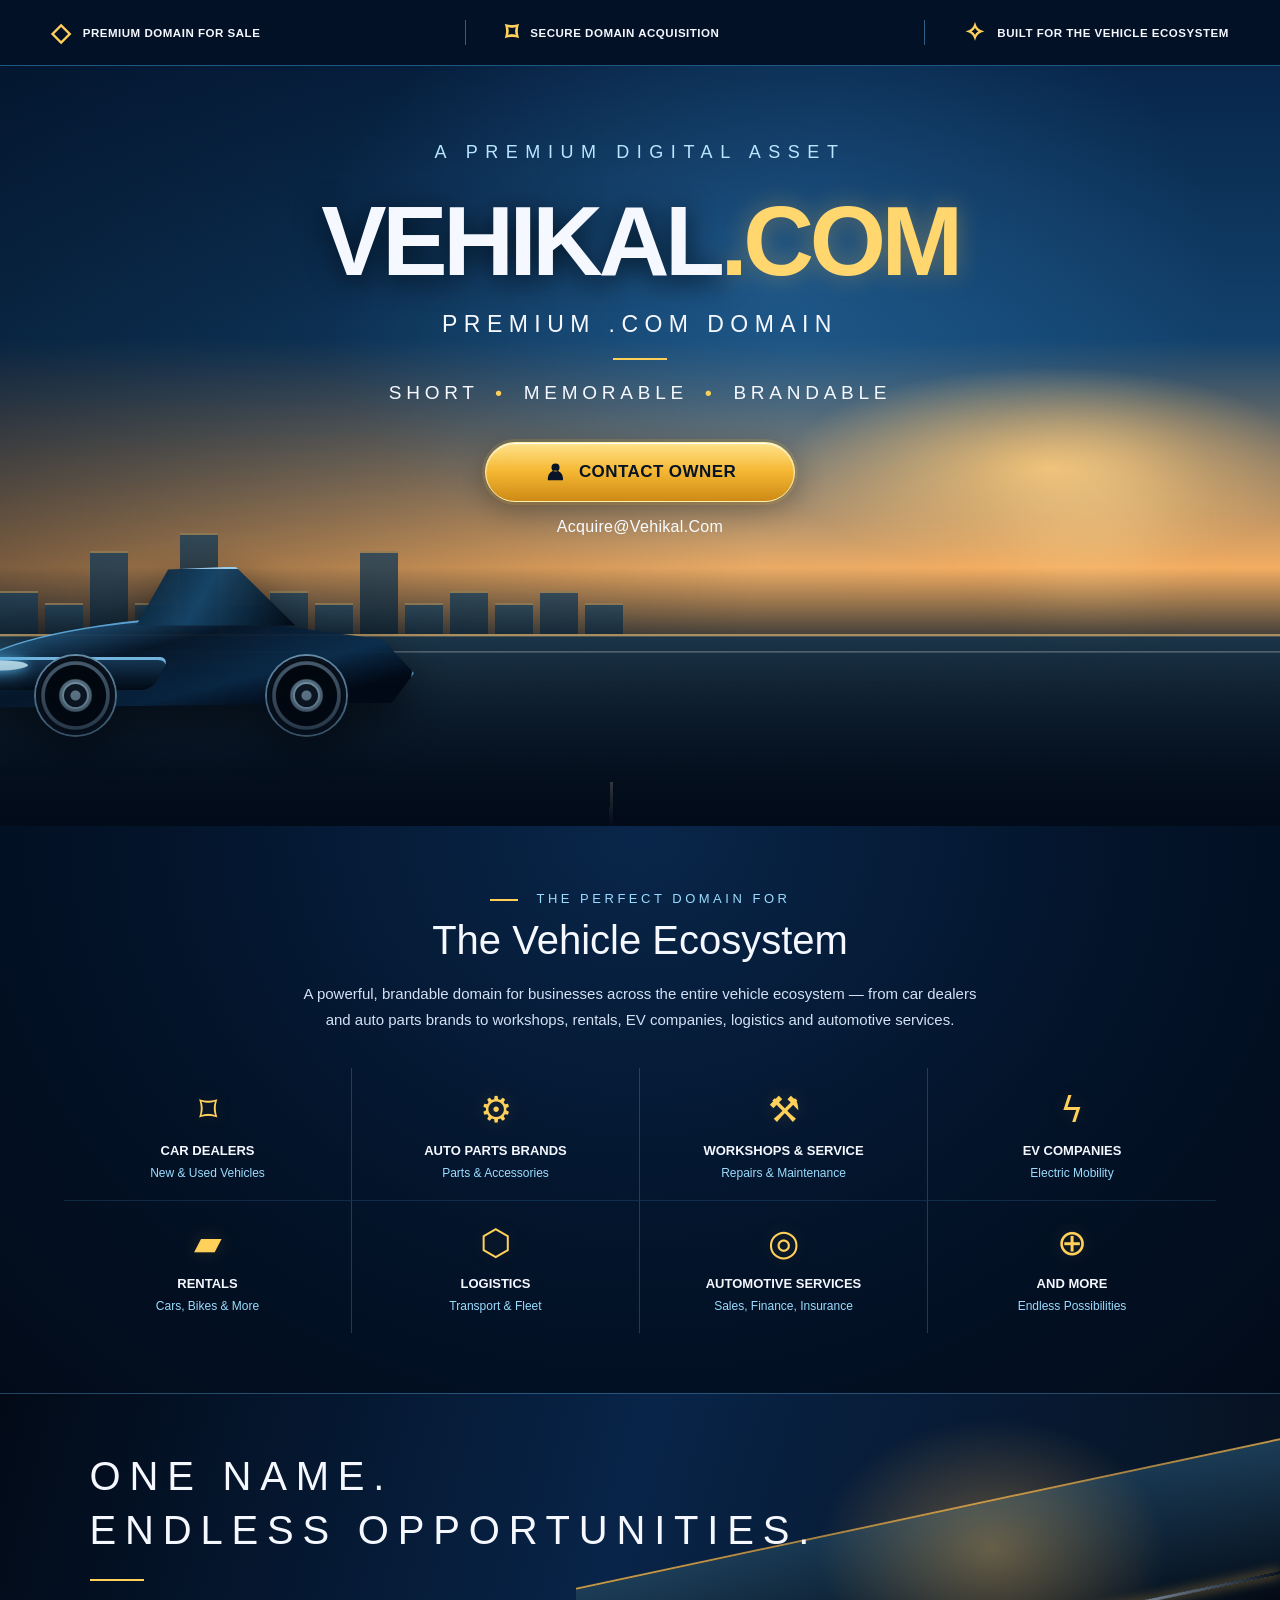
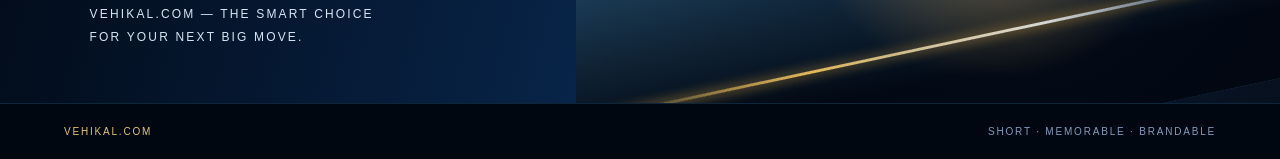
==== index.html @ bd747202 "Add files via upload" ====
<!doctype html>
<html lang="en">
<head>
  <meta charset="utf-8">
  <meta name="viewport" content="width=device-width, initial-scale=1">
  <meta name="theme-color" content="#031126">
  <meta name="description" content="Vehikal.com — a short, memorable and brandable premium domain for the vehicle ecosystem.">
  <title>Vehikal.com — Premium Domain For Sale</title>
  <link rel="stylesheet" href="styles.css">
</head>
<body>
  <header class="topbar">
    <div class="top-item"><span class="line-icon">◇</span><span>PREMIUM DOMAIN FOR SALE</span></div>
    <div class="top-item"><span class="line-icon">⌑</span><span>SECURE DOMAIN ACQUISITION</span></div>
    <div class="top-item"><span class="line-icon">✧</span><span>BUILT FOR THE VEHICLE ECOSYSTEM</span></div>
  </header>

  <main>
    <section class="hero" aria-labelledby="domain-title">
      <div class="hero-sky"></div>
      <div class="sun-glow"></div>
      <div class="cityline" aria-hidden="true">
        <span></span><span></span><span></span><span></span><span></span><span></span><span></span><span></span><span></span><span></span><span></span><span></span><span></span><span></span>
      </div>
      <div class="road" aria-hidden="true"><div class="road-mark"></div></div>
      <div class="car" aria-hidden="true">
        <div class="car-shadow"></div><div class="car-body"></div><div class="car-window"></div>
        <div class="car-hood"></div><div class="car-light"></div><div class="wheel wheel-front"><i></i></div><div class="wheel wheel-back"><i></i></div>
      </div>
      <div class="hero-content">
        <p class="eyebrow">A PREMIUM DIGITAL ASSET</p>
        <h1 id="domain-title">VEHIKAL<span>.COM</span></h1>
        <p class="domain-type">PREMIUM .COM DOMAIN</p>
        <div class="gold-rule"></div>
        <p class="qualities">SHORT <b>•</b> MEMORABLE <b>•</b> BRANDABLE</p>
        <a class="contact-button" href="mailto:Acquire@Vehikal.Com?subject=Vehikal.com%20Domain%20Inquiry">
          <svg viewBox="0 0 24 24" aria-hidden="true"><path d="M12 12a4.2 4.2 0 1 0 0-8.4 4.2 4.2 0 0 0 0 8.4ZM4 21v-2.1a7.9 7.9 0 0 1 15.8 0V21Z"/></svg>
          CONTACT OWNER
        </a>
        <a class="email" href="mailto:Acquire@Vehikal.Com">Acquire@Vehikal.Com</a>
      </div>
      <div class="hero-bottom-fade"></div>
    </section>

    <section class="ecosystem" aria-labelledby="ecosystem-title">
      <p class="section-kicker"><span></span> THE PERFECT DOMAIN FOR</p>
      <h2 id="ecosystem-title">The Vehicle Ecosystem</h2>
      <p class="intro">A powerful, brandable domain for businesses across the entire vehicle ecosystem — from car dealers and auto parts brands to workshops, rentals, EV companies, logistics and automotive services.</p>
      <div class="use-cases">
        <article class="use-case"><div class="icon">⌑</div><h3>CAR DEALERS</h3><p>New &amp; Used Vehicles</p></article>
        <article class="use-case"><div class="icon">⚙</div><h3>AUTO PARTS BRANDS</h3><p>Parts &amp; Accessories</p></article>
        <article class="use-case"><div class="icon">⚒</div><h3>WORKSHOPS &amp; SERVICE</h3><p>Repairs &amp; Maintenance</p></article>
        <article class="use-case"><div class="icon">ϟ</div><h3>EV COMPANIES</h3><p>Electric Mobility</p></article>
        <article class="use-case"><div class="icon">▰</div><h3>RENTALS</h3><p>Cars, Bikes &amp; More</p></article>
        <article class="use-case"><div class="icon">⬡</div><h3>LOGISTICS</h3><p>Transport &amp; Fleet</p></article>
        <article class="use-case"><div class="icon">◎</div><h3>AUTOMOTIVE SERVICES</h3><p>Sales, Finance, Insurance</p></article>
        <article class="use-case"><div class="icon">⊕</div><h3>AND MORE</h3><p>Endless Possibilities</p></article>
      </div>
    </section>

    <section class="closing">
      <div class="closing-copy">
        <p>ONE NAME.<br>ENDLESS OPPORTUNITIES.</p>
        <span class="gold-rule"></span>
        <small>VEHIKAL.COM — THE SMART CHOICE<br>FOR YOUR NEXT BIG MOVE.</small>
      </div>
      <div class="closing-road" aria-hidden="true"><span></span></div>
    </section>
  </main>
  <footer><span>VEHIKAL.COM</span><span>SHORT · MEMORABLE · BRANDABLE</span></footer>
</body>
</html>
---- styles.css ----
*{box-sizing:border-box} :root{--navy:#020b19;--blue:#062448;--gold:#ffd05a;--ice:#d9efff;--muted:#9db4d1}
html{scroll-behavior:smooth}body{margin:0;background:var(--navy);color:#f5f8ff;font-family:Inter,Arial,Helvetica,sans-serif;overflow-x:hidden}
.topbar{min-height:66px;padding:14px clamp(18px,4vw,58px);display:flex;align-items:center;justify-content:space-between;gap:18px;background:#031127;border-bottom:1px solid rgba(67,183,255,.42);position:relative;z-index:5}
.top-item{display:flex;align-items:center;gap:12px;font-size:clamp(9px,.9vw,13px);letter-spacing:.045em;font-weight:650;white-space:nowrap}.top-item+.top-item{border-left:1px solid rgba(98,193,255,.45);padding-left:clamp(12px,3vw,42px)}.line-icon{font-size:25px;line-height:1;color:var(--gold)}
.hero{min-height:660px;height:min(78vw,760px);max-height:820px;position:relative;overflow:hidden;isolation:isolate;background:linear-gradient(180deg,#08264a 0%,#12416b 36%,#f3ad61 66%,#071a2c 78%,#020b19 100%)}
.hero-sky{position:absolute;inset:0;background:radial-gradient(ellipse at 82% 53%,rgba(255,202,120,.86),transparent 18%),radial-gradient(ellipse at 60% 28%,rgba(51,130,193,.38),transparent 42%),linear-gradient(100deg,rgba(0,10,26,.55),transparent 60%);z-index:-2}
.sun-glow{position:absolute;right:9%;top:49%;width:150px;height:150px;border-radius:50%;background:rgba(255,220,150,.25);filter:blur(35px)}
.cityline{position:absolute;bottom:23%;left:0;width:100%;height:125px;display:flex;align-items:flex-end;gap:7px;opacity:.78;z-index:-1}.cityline span{display:block;width:clamp(16px,3vw,38px);height:var(--h,60px);background:linear-gradient(#183e5a,#071a2a);border-top:2px solid rgba(255,206,125,.55)}.cityline span:nth-child(3n){--h:100px}.cityline span:nth-child(4n){--h:78px}.cityline span:nth-child(5n){--h:118px}.cityline span:nth-child(2n){--h:48px}
.road{position:absolute;left:-10%;right:-10%;bottom:-20%;height:48%;background:linear-gradient(180deg,#1b3447,#06111e 65%);transform:perspective(360px) rotateX(12deg);border-top:3px solid rgba(255,210,133,.65);z-index:-1}.road:before{content:"";position:absolute;top:5%;left:0;right:0;height:2px;background:rgba(255,255,255,.25)}.road-mark{position:absolute;top:25%;left:48%;height:100%;width:5px;background:linear-gradient(#fff7cf,transparent);transform:perspective(100px) rotateX(20deg);opacity:.8}
.hero-content{position:relative;z-index:2;text-align:center;padding:clamp(42px,6vw,76px) 18px 230px;margin:auto;width:min(100%,1050px)}.eyebrow{font-size:clamp(11px,1.5vw,18px);letter-spacing:.42em;color:#b8e6ff;margin:0 0 28px}.hero h1{font-size:clamp(38px,8.5vw,98px);letter-spacing:-.045em;line-height:1.04;margin:0;font-weight:850;text-shadow:0 5px 28px #00101d}.hero h1 span{color:#ffd76e;text-shadow:0 0 24px rgba(255,190,67,.34)}.domain-type{font-size:clamp(13px,2vw,23px);letter-spacing:.28em;margin:18px 0 20px}.gold-rule{display:block;width:54px;height:2px;background:var(--gold);margin:0 auto 22px}.qualities{font-size:clamp(11px,1.7vw,19px);letter-spacing:.25em;margin:0 0 38px}.qualities b{color:var(--gold);padding:0 7px}
.contact-button{width:min(310px,85vw);min-height:60px;margin:0 auto;display:flex;align-items:center;justify-content:center;gap:12px;border-radius:999px;background:linear-gradient(180deg,#ffe38b 0%,#f5b833 48%,#ce8a16 100%);border:1px solid #fff0a7;box-shadow:0 0 0 3px rgba(255,194,60,.14),0 8px 30px rgba(0,0,0,.3),inset 0 1px 1px #fff;text-decoration:none;color:#071326;font-weight:850;letter-spacing:.025em;font-size:17px;transition:transform .2s,filter .2s}.contact-button:hover{transform:translateY(-2px);filter:brightness(1.08)}.contact-button svg{width:23px;height:23px;fill:#071326}.email{display:inline-block;color:#f7fbff;text-decoration:none;margin-top:16px;font-size:16px;letter-spacing:.02em}.email:hover{color:var(--gold)}
.car{position:absolute;width:min(42vw,480px);height:240px;left:-55px;bottom:9%;z-index:1;filter:drop-shadow(0 20px 22px rgba(0,0,0,.65));opacity:.96}.car-body{position:absolute;left:4%;right:2%;bottom:42px;height:102px;border-radius:65% 32% 22% 24%;transform:skewX(-8deg);background:linear-gradient(165deg,#b5d7ed 0%,#245a82 12%,#071729 37%,#0c2f50 63%,#020914 82%);border:2px solid #5ca7d8;clip-path:polygon(0 27%,12% 8%,49% 0,70% 12%,92% 25%,100% 58%,96% 87%,7% 92%)}.car-window{position:absolute;left:34%;bottom:132px;width:39%;height:59px;background:linear-gradient(120deg,#03101e,#164568,#020914);clip-path:polygon(15% 100%,32% 5%,68% 0,100% 100%);border-top:2px solid #9bcff0}.car-hood{position:absolute;left:2%;bottom:68px;width:43%;height:33px;background:linear-gradient(#183b5b,#030b15);transform:skewX(-28deg);border-top:3px solid #82c9f7;border-radius:10px}.car-light{position:absolute;left:1%;bottom:87px;width:78px;height:11px;background:#c7efff;box-shadow:0 0 10px #62c7ff,0 0 26px #62c7ff;transform:skewX(-20deg);border-radius:80%}.wheel{position:absolute;bottom:23px;width:79px;height:79px;border-radius:50%;background:radial-gradient(circle,#7f9daf 0 9%,#101a24 11% 24%,#6d8799 26% 31%,#03070c 34% 60%,#4e6477 62% 67%,#02050a 70%);border:4px solid #0a121d;box-shadow:0 0 0 2px #719ab7}.wheel i{position:absolute;inset:22px;border:2px solid #91b4c9;border-radius:50%}.wheel-front{left:67%}.wheel-back{left:19%}.hero-bottom-fade{position:absolute;bottom:0;height:24%;left:0;right:0;background:linear-gradient(transparent,var(--navy));z-index:1;pointer-events:none}
.ecosystem{padding:65px clamp(18px,5vw,70px) 60px;text-align:center;background:radial-gradient(ellipse at 50% 0%,#09264a 0%,#031329 55%,#020b19 100%)}.section-kicker{color:#9bdcff;letter-spacing:.27em;font-size:13px;margin:0 0 12px}.section-kicker span{display:inline-block;width:28px;height:2px;background:var(--gold);vertical-align:middle;margin-right:12px}.ecosystem h2{font-size:clamp(27px,4vw,40px);font-weight:500;margin:0 0 18px}.intro{max-width:700px;margin:0 auto;color:#d3e1f3;line-height:1.7;font-size:15px}.use-cases{display:grid;grid-template-columns:repeat(4,minmax(0,1fr));max-width:1200px;margin:36px auto 0}.use-case{padding:20px 12px;border-right:1px solid rgba(70,165,222,.3);border-bottom:1px solid rgba(70,165,222,.18)}.use-case:nth-child(4n){border-right:0}.use-case:nth-child(n+5){border-bottom:0}.icon{font-size:36px;color:var(--gold);line-height:1.2;margin-bottom:12px;text-shadow:0 0 18px rgba(255,193,67,.17)}.use-case h3{font-size:13px;margin:0 0 8px;font-weight:650}.use-case p{font-size:12px;color:#9bdcff;margin:0}
.closing{position:relative;min-height:310px;display:flex;align-items:center;overflow:hidden;background:linear-gradient(105deg,#020a17 0%,#082448 48%,#07101e 100%);border-top:1px solid rgba(95,177,234,.35)}.closing:after{content:"";position:absolute;right:-5%;top:-35%;width:55%;height:170%;border-radius:50%;background:radial-gradient(ellipse,rgba(255,185,81,.35),rgba(5,26,49,.15) 35%,transparent 68%)}.closing-copy{position:relative;z-index:2;padding:48px clamp(25px,7vw,90px)}.closing-copy p{font-size:clamp(23px,4vw,40px);letter-spacing:.22em;line-height:1.35;margin:0 0 22px}.closing-copy .gold-rule{margin:0 0 22px}.closing-copy small{font-size:12px;line-height:1.9;letter-spacing:.18em;color:#d7e4f3}.closing-road{position:absolute;right:0;bottom:-50px;width:55%;height:240px;transform:skewY(-12deg);background:linear-gradient(180deg,#1c3d57,#020711 70%);border-top:2px solid rgba(255,198,94,.75)}.closing-road span{position:absolute;left:0;top:55%;width:100%;height:3px;background:linear-gradient(90deg,transparent,#f6c65d,#e9f4ff,transparent);box-shadow:0 0 12px #ffbd49}
footer{display:flex;justify-content:space-between;gap:20px;padding:22px clamp(18px,5vw,70px);color:#829bb9;background:#010711;font-size:10px;letter-spacing:.18em;border-top:1px solid rgba(65,145,200,.22)}footer span:first-child{color:#e4c36c}
@media(max-width:700px){.topbar{justify-content:center;flex-wrap:wrap;gap:9px;padding:12px 10px}.top-item{font-size:8px;gap:6px}.top-item+.top-item{padding-left:10px}.line-icon{font-size:17px}.hero{min-height:650px;height:calc(100svh - 55px);max-height:780px}.hero-content{padding-top:58px;padding-bottom:235px}.eyebrow{letter-spacing:.25em;margin-bottom:24px}.hero h1{font-size:clamp(36px,10vw,68px);letter-spacing:-.055em}.domain-type{letter-spacing:.16em}.qualities{letter-spacing:.12em;margin-bottom:30px}.car{width:390px;height:205px;left:-95px;bottom:6%;transform:scale(.88);transform-origin:left bottom}.cityline{bottom:19%;height:95px}.road{height:38%;bottom:-13%}.use-cases{grid-template-columns:repeat(2,minmax(0,1fr));margin-top:25px}.use-case{padding:18px 8px;border-bottom:1px solid rgba(70,165,222,.18)!important}.use-case:nth-child(2n){border-right:0}.use-case:nth-child(4n){border-right:0}.use-case:nth-child(n+7){border-bottom:0!important}.ecosystem{padding-top:48px}.intro{font-size:14px}.closing{min-height:300px}.closing-copy{padding:42px 24px}.closing-road{width:60%;opacity:.72}footer{flex-direction:column;align-items:center;text-align:center;gap:9px}}
@media(max-width:380px){.top-item{font-size:7px}.top-item+.top-item{padding-left:6px}.hero h1{font-size:34px}.contact-button{min-height:55px;font-size:15px}.email{font-size:14px}.qualities{font-size:10px}.car{transform:scale(.75)}}
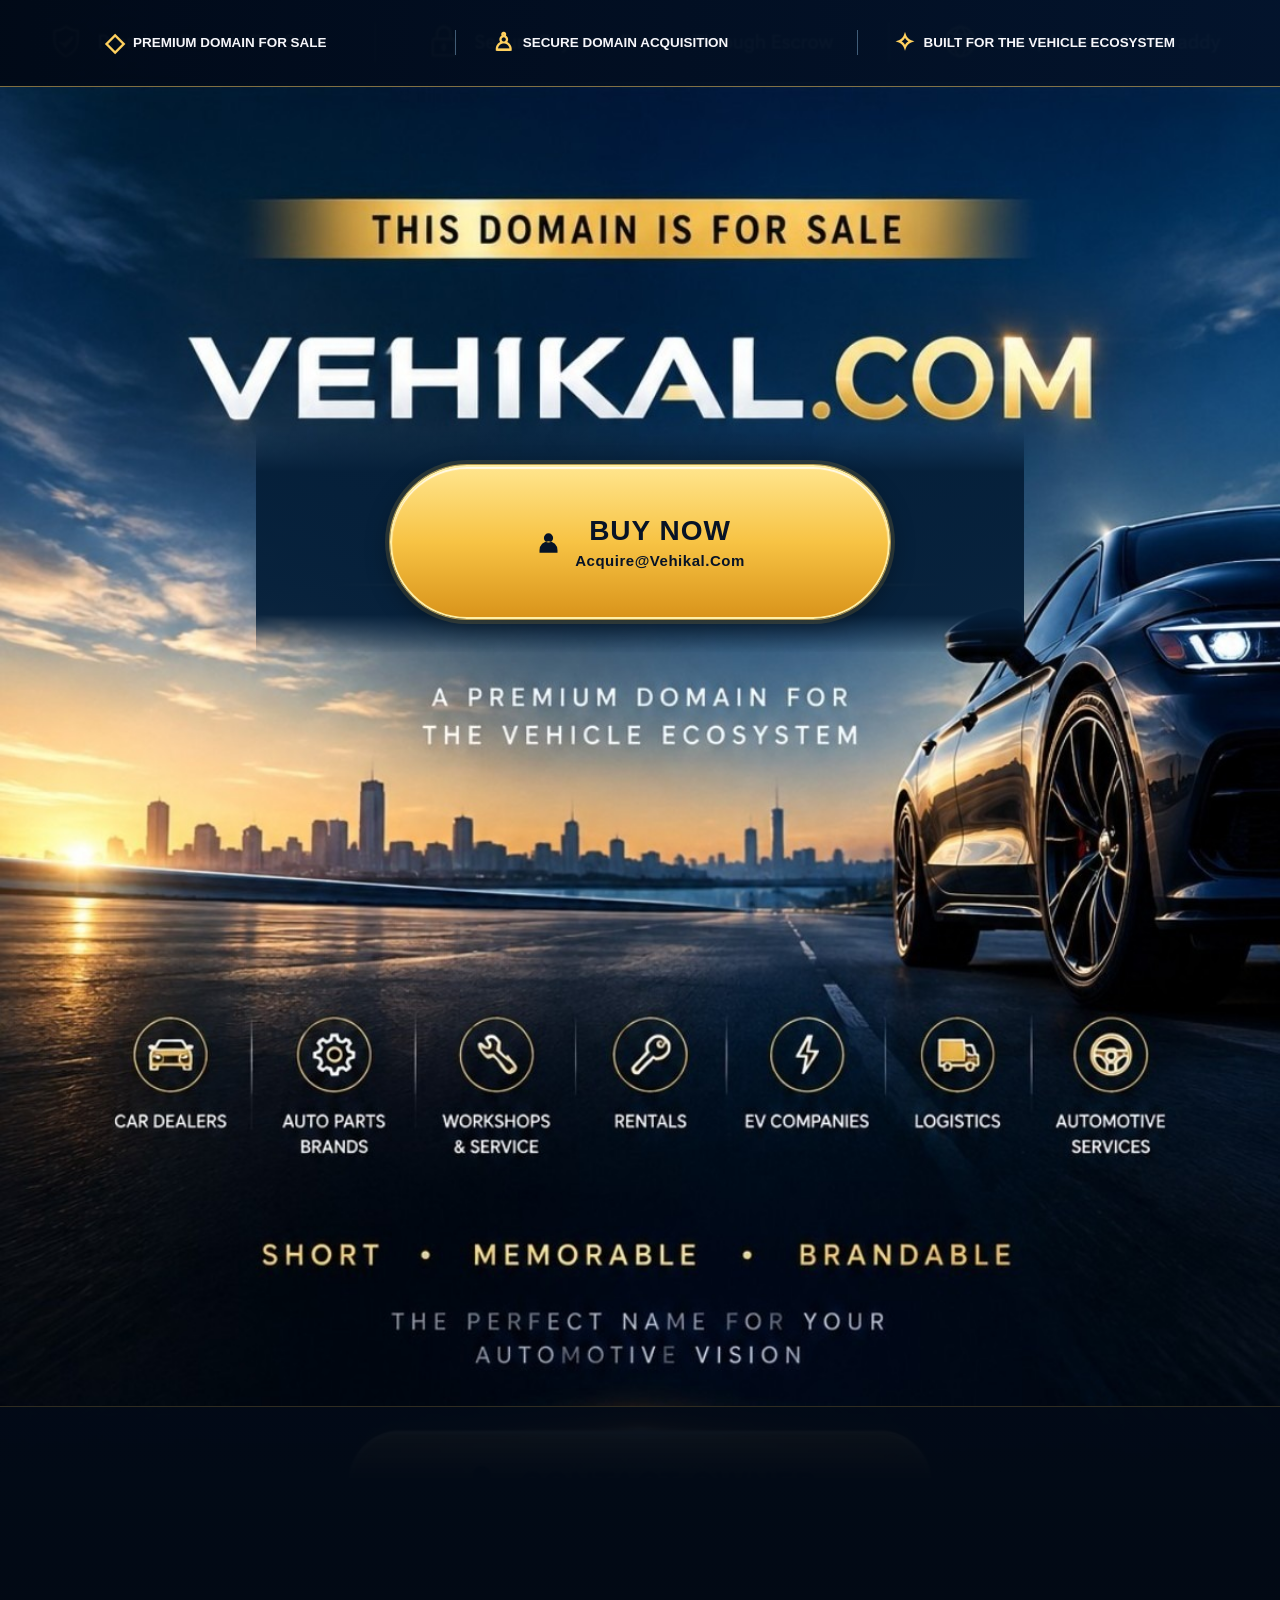
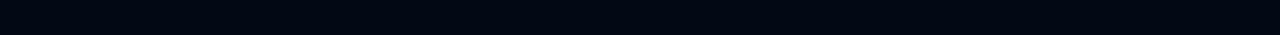
==== commit 75f50424: "Add files via upload" ====
--- a/index.html
+++ b/index.html
@@ -1,72 +1,31 @@
 <!doctype html>
 <html lang="en">
 <head>
-  <meta charset="utf-8">
-  <meta name="viewport" content="width=device-width, initial-scale=1">
-  <meta name="theme-color" content="#031126">
-  <meta name="description" content="Vehikal.com — a short, memorable and brandable premium domain for the vehicle ecosystem.">
-  <title>Vehikal.com — Premium Domain For Sale</title>
-  <link rel="stylesheet" href="styles.css">
+<meta charset="utf-8">
+<meta name="viewport" content="width=device-width, initial-scale=1">
+<meta name="theme-color" content="#031126">
+<meta name="description" content="Vehikal.com — a premium, memorable domain for the vehicle ecosystem.">
+<title>Vehikal.com — Premium Domain</title>
+<link rel="stylesheet" href="styles.css">
 </head>
 <body>
+<main class="landing">
+  <div class="reference-art" aria-hidden="true"></div>
   <header class="topbar">
-    <div class="top-item"><span class="line-icon">◇</span><span>PREMIUM DOMAIN FOR SALE</span></div>
-    <div class="top-item"><span class="line-icon">⌑</span><span>SECURE DOMAIN ACQUISITION</span></div>
-    <div class="top-item"><span class="line-icon">✧</span><span>BUILT FOR THE VEHICLE ECOSYSTEM</span></div>
+    <div><span class="icon">◇</span><span>PREMIUM DOMAIN FOR SALE</span></div>
+    <div><span class="icon">♙</span><span>SECURE DOMAIN ACQUISITION</span></div>
+    <div><span class="icon">✧</span><span>BUILT FOR THE VEHICLE ECOSYSTEM</span></div>
   </header>
 
-  <main>
-    <section class="hero" aria-labelledby="domain-title">
-      <div class="hero-sky"></div>
-      <div class="sun-glow"></div>
-      <div class="cityline" aria-hidden="true">
-        <span></span><span></span><span></span><span></span><span></span><span></span><span></span><span></span><span></span><span></span><span></span><span></span><span></span><span></span>
-      </div>
-      <div class="road" aria-hidden="true"><div class="road-mark"></div></div>
-      <div class="car" aria-hidden="true">
-        <div class="car-shadow"></div><div class="car-body"></div><div class="car-window"></div>
-        <div class="car-hood"></div><div class="car-light"></div><div class="wheel wheel-front"><i></i></div><div class="wheel wheel-back"><i></i></div>
-      </div>
-      <div class="hero-content">
-        <p class="eyebrow">A PREMIUM DIGITAL ASSET</p>
-        <h1 id="domain-title">VEHIKAL<span>.COM</span></h1>
-        <p class="domain-type">PREMIUM .COM DOMAIN</p>
-        <div class="gold-rule"></div>
-        <p class="qualities">SHORT <b>•</b> MEMORABLE <b>•</b> BRANDABLE</p>
-        <a class="contact-button" href="mailto:Acquire@Vehikal.Com?subject=Vehikal.com%20Domain%20Inquiry">
-          <svg viewBox="0 0 24 24" aria-hidden="true"><path d="M12 12a4.2 4.2 0 1 0 0-8.4 4.2 4.2 0 0 0 0 8.4ZM4 21v-2.1a7.9 7.9 0 0 1 15.8 0V21Z"/></svg>
-          CONTACT OWNER
-        </a>
-        <a class="email" href="mailto:Acquire@Vehikal.Com">Acquire@Vehikal.Com</a>
-      </div>
-      <div class="hero-bottom-fade"></div>
-    </section>
-
-    <section class="ecosystem" aria-labelledby="ecosystem-title">
-      <p class="section-kicker"><span></span> THE PERFECT DOMAIN FOR</p>
-      <h2 id="ecosystem-title">The Vehicle Ecosystem</h2>
-      <p class="intro">A powerful, brandable domain for businesses across the entire vehicle ecosystem — from car dealers and auto parts brands to workshops, rentals, EV companies, logistics and automotive services.</p>
-      <div class="use-cases">
-        <article class="use-case"><div class="icon">⌑</div><h3>CAR DEALERS</h3><p>New &amp; Used Vehicles</p></article>
-        <article class="use-case"><div class="icon">⚙</div><h3>AUTO PARTS BRANDS</h3><p>Parts &amp; Accessories</p></article>
-        <article class="use-case"><div class="icon">⚒</div><h3>WORKSHOPS &amp; SERVICE</h3><p>Repairs &amp; Maintenance</p></article>
-        <article class="use-case"><div class="icon">ϟ</div><h3>EV COMPANIES</h3><p>Electric Mobility</p></article>
-        <article class="use-case"><div class="icon">▰</div><h3>RENTALS</h3><p>Cars, Bikes &amp; More</p></article>
-        <article class="use-case"><div class="icon">⬡</div><h3>LOGISTICS</h3><p>Transport &amp; Fleet</p></article>
-        <article class="use-case"><div class="icon">◎</div><h3>AUTOMOTIVE SERVICES</h3><p>Sales, Finance, Insurance</p></article>
-        <article class="use-case"><div class="icon">⊕</div><h3>AND MORE</h3><p>Endless Possibilities</p></article>
-      </div>
-    </section>
-
-    <section class="closing">
-      <div class="closing-copy">
-        <p>ONE NAME.<br>ENDLESS OPPORTUNITIES.</p>
-        <span class="gold-rule"></span>
-        <small>VEHIKAL.COM — THE SMART CHOICE<br>FOR YOUR NEXT BIG MOVE.</small>
-      </div>
-      <div class="closing-road" aria-hidden="true"><span></span></div>
-    </section>
-  </main>
-  <footer><span>VEHIKAL.COM</span><span>SHORT · MEMORABLE · BRANDABLE</span></footer>
+  <section class="purchase" aria-label="Acquire Vehikal.com">
+    <a class="buy-button" href="mailto:Acquire@Vehikal.Com?subject=Vehikal.com%20Domain%20Inquiry">
+      <span class="person" aria-hidden="true">
+        <svg viewBox="0 0 24 24"><path d="M12 12a4.1 4.1 0 1 0 0-8.2 4.1 4.1 0 0 0 0 8.2ZM4 21v-2.2a8 8 0 0 1 16 0V21Z"/></svg>
+      </span>
+      <span class="button-copy"><strong>BUY NOW</strong><small>Acquire@Vehikal.Com</small></span>
+    </a>
+  </section>
+  <div class="bottom-cover" aria-hidden="true"></div>
+</main>
 </body>
 </html>
--- a/styles.css
+++ b/styles.css
@@ -1,17 +1,40 @@
-*{box-sizing:border-box} :root{--navy:#020b19;--blue:#062448;--gold:#ffd05a;--ice:#d9efff;--muted:#9db4d1}
-html{scroll-behavior:smooth}body{margin:0;background:var(--navy);color:#f5f8ff;font-family:Inter,Arial,Helvetica,sans-serif;overflow-x:hidden}
-.topbar{min-height:66px;padding:14px clamp(18px,4vw,58px);display:flex;align-items:center;justify-content:space-between;gap:18px;background:#031127;border-bottom:1px solid rgba(67,183,255,.42);position:relative;z-index:5}
-.top-item{display:flex;align-items:center;gap:12px;font-size:clamp(9px,.9vw,13px);letter-spacing:.045em;font-weight:650;white-space:nowrap}.top-item+.top-item{border-left:1px solid rgba(98,193,255,.45);padding-left:clamp(12px,3vw,42px)}.line-icon{font-size:25px;line-height:1;color:var(--gold)}
-.hero{min-height:660px;height:min(78vw,760px);max-height:820px;position:relative;overflow:hidden;isolation:isolate;background:linear-gradient(180deg,#08264a 0%,#12416b 36%,#f3ad61 66%,#071a2c 78%,#020b19 100%)}
-.hero-sky{position:absolute;inset:0;background:radial-gradient(ellipse at 82% 53%,rgba(255,202,120,.86),transparent 18%),radial-gradient(ellipse at 60% 28%,rgba(51,130,193,.38),transparent 42%),linear-gradient(100deg,rgba(0,10,26,.55),transparent 60%);z-index:-2}
-.sun-glow{position:absolute;right:9%;top:49%;width:150px;height:150px;border-radius:50%;background:rgba(255,220,150,.25);filter:blur(35px)}
-.cityline{position:absolute;bottom:23%;left:0;width:100%;height:125px;display:flex;align-items:flex-end;gap:7px;opacity:.78;z-index:-1}.cityline span{display:block;width:clamp(16px,3vw,38px);height:var(--h,60px);background:linear-gradient(#183e5a,#071a2a);border-top:2px solid rgba(255,206,125,.55)}.cityline span:nth-child(3n){--h:100px}.cityline span:nth-child(4n){--h:78px}.cityline span:nth-child(5n){--h:118px}.cityline span:nth-child(2n){--h:48px}
-.road{position:absolute;left:-10%;right:-10%;bottom:-20%;height:48%;background:linear-gradient(180deg,#1b3447,#06111e 65%);transform:perspective(360px) rotateX(12deg);border-top:3px solid rgba(255,210,133,.65);z-index:-1}.road:before{content:"";position:absolute;top:5%;left:0;right:0;height:2px;background:rgba(255,255,255,.25)}.road-mark{position:absolute;top:25%;left:48%;height:100%;width:5px;background:linear-gradient(#fff7cf,transparent);transform:perspective(100px) rotateX(20deg);opacity:.8}
-.hero-content{position:relative;z-index:2;text-align:center;padding:clamp(42px,6vw,76px) 18px 230px;margin:auto;width:min(100%,1050px)}.eyebrow{font-size:clamp(11px,1.5vw,18px);letter-spacing:.42em;color:#b8e6ff;margin:0 0 28px}.hero h1{font-size:clamp(38px,8.5vw,98px);letter-spacing:-.045em;line-height:1.04;margin:0;font-weight:850;text-shadow:0 5px 28px #00101d}.hero h1 span{color:#ffd76e;text-shadow:0 0 24px rgba(255,190,67,.34)}.domain-type{font-size:clamp(13px,2vw,23px);letter-spacing:.28em;margin:18px 0 20px}.gold-rule{display:block;width:54px;height:2px;background:var(--gold);margin:0 auto 22px}.qualities{font-size:clamp(11px,1.7vw,19px);letter-spacing:.25em;margin:0 0 38px}.qualities b{color:var(--gold);padding:0 7px}
-.contact-button{width:min(310px,85vw);min-height:60px;margin:0 auto;display:flex;align-items:center;justify-content:center;gap:12px;border-radius:999px;background:linear-gradient(180deg,#ffe38b 0%,#f5b833 48%,#ce8a16 100%);border:1px solid #fff0a7;box-shadow:0 0 0 3px rgba(255,194,60,.14),0 8px 30px rgba(0,0,0,.3),inset 0 1px 1px #fff;text-decoration:none;color:#071326;font-weight:850;letter-spacing:.025em;font-size:17px;transition:transform .2s,filter .2s}.contact-button:hover{transform:translateY(-2px);filter:brightness(1.08)}.contact-button svg{width:23px;height:23px;fill:#071326}.email{display:inline-block;color:#f7fbff;text-decoration:none;margin-top:16px;font-size:16px;letter-spacing:.02em}.email:hover{color:var(--gold)}
-.car{position:absolute;width:min(42vw,480px);height:240px;left:-55px;bottom:9%;z-index:1;filter:drop-shadow(0 20px 22px rgba(0,0,0,.65));opacity:.96}.car-body{position:absolute;left:4%;right:2%;bottom:42px;height:102px;border-radius:65% 32% 22% 24%;transform:skewX(-8deg);background:linear-gradient(165deg,#b5d7ed 0%,#245a82 12%,#071729 37%,#0c2f50 63%,#020914 82%);border:2px solid #5ca7d8;clip-path:polygon(0 27%,12% 8%,49% 0,70% 12%,92% 25%,100% 58%,96% 87%,7% 92%)}.car-window{position:absolute;left:34%;bottom:132px;width:39%;height:59px;background:linear-gradient(120deg,#03101e,#164568,#020914);clip-path:polygon(15% 100%,32% 5%,68% 0,100% 100%);border-top:2px solid #9bcff0}.car-hood{position:absolute;left:2%;bottom:68px;width:43%;height:33px;background:linear-gradient(#183b5b,#030b15);transform:skewX(-28deg);border-top:3px solid #82c9f7;border-radius:10px}.car-light{position:absolute;left:1%;bottom:87px;width:78px;height:11px;background:#c7efff;box-shadow:0 0 10px #62c7ff,0 0 26px #62c7ff;transform:skewX(-20deg);border-radius:80%}.wheel{position:absolute;bottom:23px;width:79px;height:79px;border-radius:50%;background:radial-gradient(circle,#7f9daf 0 9%,#101a24 11% 24%,#6d8799 26% 31%,#03070c 34% 60%,#4e6477 62% 67%,#02050a 70%);border:4px solid #0a121d;box-shadow:0 0 0 2px #719ab7}.wheel i{position:absolute;inset:22px;border:2px solid #91b4c9;border-radius:50%}.wheel-front{left:67%}.wheel-back{left:19%}.hero-bottom-fade{position:absolute;bottom:0;height:24%;left:0;right:0;background:linear-gradient(transparent,var(--navy));z-index:1;pointer-events:none}
-.ecosystem{padding:65px clamp(18px,5vw,70px) 60px;text-align:center;background:radial-gradient(ellipse at 50% 0%,#09264a 0%,#031329 55%,#020b19 100%)}.section-kicker{color:#9bdcff;letter-spacing:.27em;font-size:13px;margin:0 0 12px}.section-kicker span{display:inline-block;width:28px;height:2px;background:var(--gold);vertical-align:middle;margin-right:12px}.ecosystem h2{font-size:clamp(27px,4vw,40px);font-weight:500;margin:0 0 18px}.intro{max-width:700px;margin:0 auto;color:#d3e1f3;line-height:1.7;font-size:15px}.use-cases{display:grid;grid-template-columns:repeat(4,minmax(0,1fr));max-width:1200px;margin:36px auto 0}.use-case{padding:20px 12px;border-right:1px solid rgba(70,165,222,.3);border-bottom:1px solid rgba(70,165,222,.18)}.use-case:nth-child(4n){border-right:0}.use-case:nth-child(n+5){border-bottom:0}.icon{font-size:36px;color:var(--gold);line-height:1.2;margin-bottom:12px;text-shadow:0 0 18px rgba(255,193,67,.17)}.use-case h3{font-size:13px;margin:0 0 8px;font-weight:650}.use-case p{font-size:12px;color:#9bdcff;margin:0}
-.closing{position:relative;min-height:310px;display:flex;align-items:center;overflow:hidden;background:linear-gradient(105deg,#020a17 0%,#082448 48%,#07101e 100%);border-top:1px solid rgba(95,177,234,.35)}.closing:after{content:"";position:absolute;right:-5%;top:-35%;width:55%;height:170%;border-radius:50%;background:radial-gradient(ellipse,rgba(255,185,81,.35),rgba(5,26,49,.15) 35%,transparent 68%)}.closing-copy{position:relative;z-index:2;padding:48px clamp(25px,7vw,90px)}.closing-copy p{font-size:clamp(23px,4vw,40px);letter-spacing:.22em;line-height:1.35;margin:0 0 22px}.closing-copy .gold-rule{margin:0 0 22px}.closing-copy small{font-size:12px;line-height:1.9;letter-spacing:.18em;color:#d7e4f3}.closing-road{position:absolute;right:0;bottom:-50px;width:55%;height:240px;transform:skewY(-12deg);background:linear-gradient(180deg,#1c3d57,#020711 70%);border-top:2px solid rgba(255,198,94,.75)}.closing-road span{position:absolute;left:0;top:55%;width:100%;height:3px;background:linear-gradient(90deg,transparent,#f6c65d,#e9f4ff,transparent);box-shadow:0 0 12px #ffbd49}
-footer{display:flex;justify-content:space-between;gap:20px;padding:22px clamp(18px,5vw,70px);color:#829bb9;background:#010711;font-size:10px;letter-spacing:.18em;border-top:1px solid rgba(65,145,200,.22)}footer span:first-child{color:#e4c36c}
-@media(max-width:700px){.topbar{justify-content:center;flex-wrap:wrap;gap:9px;padding:12px 10px}.top-item{font-size:8px;gap:6px}.top-item+.top-item{padding-left:10px}.line-icon{font-size:17px}.hero{min-height:650px;height:calc(100svh - 55px);max-height:780px}.hero-content{padding-top:58px;padding-bottom:235px}.eyebrow{letter-spacing:.25em;margin-bottom:24px}.hero h1{font-size:clamp(36px,10vw,68px);letter-spacing:-.055em}.domain-type{letter-spacing:.16em}.qualities{letter-spacing:.12em;margin-bottom:30px}.car{width:390px;height:205px;left:-95px;bottom:6%;transform:scale(.88);transform-origin:left bottom}.cityline{bottom:19%;height:95px}.road{height:38%;bottom:-13%}.use-cases{grid-template-columns:repeat(2,minmax(0,1fr));margin-top:25px}.use-case{padding:18px 8px;border-bottom:1px solid rgba(70,165,222,.18)!important}.use-case:nth-child(2n){border-right:0}.use-case:nth-child(4n){border-right:0}.use-case:nth-child(n+7){border-bottom:0!important}.ecosystem{padding-top:48px}.intro{font-size:14px}.closing{min-height:300px}.closing-copy{padding:42px 24px}.closing-road{width:60%;opacity:.72}footer{flex-direction:column;align-items:center;text-align:center;gap:9px}}
-@media(max-width:380px){.top-item{font-size:7px}.top-item+.top-item{padding-left:6px}.hero h1{font-size:34px}.contact-button{min-height:55px;font-size:15px}.email{font-size:14px}.qualities{font-size:10px}.car{transform:scale(.75)}}
+*{box-sizing:border-box}
+:root{--gold:#ffd15f;--navy:#020b19}
+html,body{margin:0;min-height:100%;background:#020914;font-family:Arial,Helvetica,sans-serif}
+body{overflow-x:hidden}
+.landing{position:relative;isolation:isolate;width:100%;max-width:1500px;margin:0 auto;aspect-ratio:1088/1390;min-height:680px;overflow:hidden;background:#03172e}
+.reference-art{position:absolute;inset:0;z-index:-3;background-image:url("hero.jpg");background-size:100% 100%;background-position:center;background-repeat:no-repeat}
+/* Replace the original poster's marketplace strip with neutral site information. */
+.topbar{position:absolute;z-index:2;top:0;left:0;right:0;height:5.3%;display:flex;align-items:center;justify-content:space-around;gap:8px;padding:0 3.5%;background:linear-gradient(90deg,rgba(1,10,24,.98),rgba(3,20,44,.98));border-bottom:1px solid rgba(255,211,106,.5);color:#f7f7fb}
+.topbar>div{display:flex;align-items:center;justify-content:center;gap:9px;min-width:0;font-size:clamp(8px,1.05vw,14px);font-weight:650;white-space:nowrap}
+.topbar>div+div{border-left:1px solid rgba(139,187,221,.45);padding-left:3%}
+.icon{color:var(--gold);font-size:clamp(15px,2vw,25px);line-height:1}
+/* This panel covers only the printed price in the reference art. */
+.purchase{position:absolute;z-index:3;left:20%;width:60%;top:26.4%;height:13.5%;display:flex;align-items:center;justify-content:center;background:linear-gradient(180deg,rgba(5,35,66,.04),rgba(5,31,57,.96) 18%,rgba(5,31,57,.96) 83%,rgba(5,35,66,.04));}
+.buy-button{width:min(100%,500px);min-height:78px;height:70%;display:flex;align-items:center;justify-content:center;gap:13px;padding:10px 20px;border-radius:999px;text-decoration:none;color:#071326;text-align:center;background:linear-gradient(180deg,#ffe58d 0%,#f7c344 50%,#d9941b 100%);border:2px solid #fff0a8;outline:1px solid rgba(255,209,95,.65);box-shadow:0 0 0 5px rgba(255,199,67,.14),0 7px 25px rgba(0,0,0,.38),inset 0 2px 1px rgba(255,255,255,.8);transition:filter .2s,transform .2s}
+.buy-button:hover{filter:brightness(1.08);transform:translateY(-2px)}
+.person{width:27px;flex:0 0 27px;display:flex;align-items:center}.person svg{width:27px;height:27px;fill:#061326}
+.button-copy{display:flex;flex-direction:column;align-items:center;gap:5px}
+.button-copy strong{font-size:clamp(16px,2.3vw,28px);font-weight:850;letter-spacing:.035em}
+.button-copy small{font-size:clamp(11px,1.2vw,15px);font-weight:650;letter-spacing:.035em}
+.bottom-cover{position:absolute;z-index:2;left:0;right:0;bottom:0;height:14%;background:linear-gradient(180deg,rgba(2,10,23,.94),#020a16 32%,#020914 100%);border-top:1px solid rgba(255,208,94,.18)}
+@media(min-width:1200px){.landing{min-height:0}}
+@media(max-width:700px){
+ .landing{aspect-ratio:auto;min-height:100svh;height:auto;padding-bottom:0}
+ .reference-art{background-size:100% 100%;background-position:center top}
+ .topbar{height:auto;min-height:46px;padding:8px 5px;gap:4px}
+ .topbar>div{font-size:clamp(6px,1.7vw,9px);gap:4px;white-space:normal;text-align:center;line-height:1.15}
+ .topbar>div+div{padding-left:5px}
+ .icon{font-size:15px;flex-shrink:0}
+ .purchase{left:10%;width:80%;top:26.4%;height:13.5%}
+ .buy-button{min-height:52px;padding:7px 12px;gap:8px;border-width:1px}
+ .person,.person svg{width:20px;height:20px;flex-basis:20px}
+ .button-copy{gap:3px}.button-copy strong{font-size:clamp(15px,4.3vw,21px)}.button-copy small{font-size:clamp(10px,2.8vw,13px)}
+ .bottom-cover{height:14%}
+}
+@media(max-width:390px){
+ .topbar>div{font-size:6px}
+ .purchase{left:7%;width:86%}
+ .button-copy strong{font-size:15px}
+ .button-copy small{font-size:10px}
+}
